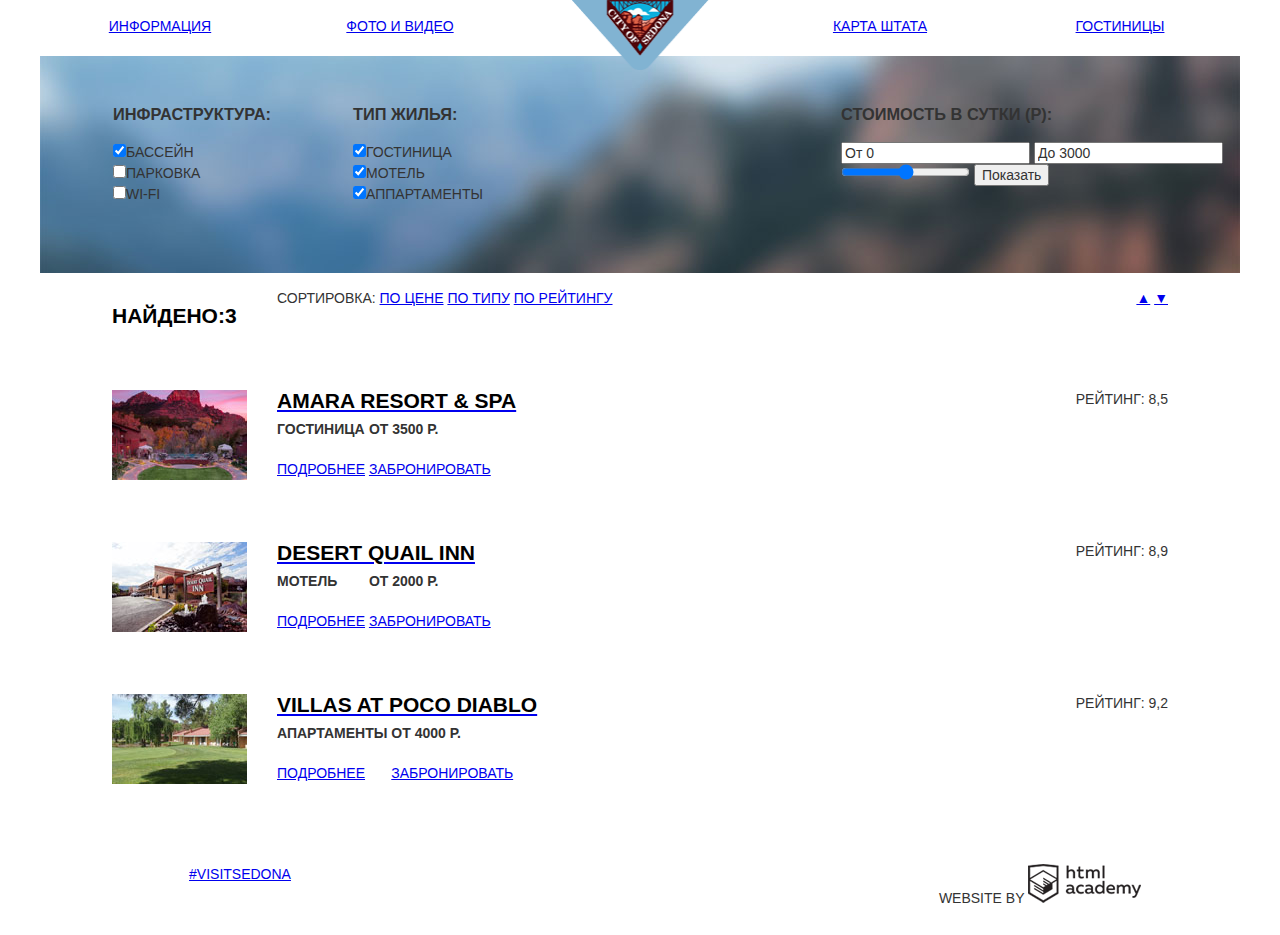
==== sedona-inner.html @ dd38ca2f "Сетки ап" ====
<!DOCTYPE html>
<html lang="ru">
  <head>
    <meta charset="utf-8">
    <title>HTML Academy: Седона</title>
    <link href="css/normalize.css" rel="stylesheet">
    <link href="css/style.css" rel="stylesheet">
  </head>
  <body>
    <main>
      <header>
        <ul>
          <li><a href="#">Информация</a></li><!--
          --><li><a href="#">Фото и видео</a></li><!--
          --><li><a href="index.html"><img src="img/nav-logo.png" width="137" height="70" alt="home"></a></li><!--
          --><li><a href="#">Карта штата</a></li><!--
          --><li><a href="sedona-inner.html">Гостиницы</a></li>
        </ul>
      </header>
      <section class="main-form">
        <form class="search" action="https://echo.htmlacademy.ru" method="post">
          <div class="structure">
            <h3>Инфраструктура:</h3>
            <label><input type="checkbox" name="swimming-pool" checked>Бассейн</label>
            <label><input type="checkbox" name="parking">Парковка</label>
            <label><input type="checkbox" name="Wi-Fi">WI-FI</label>
          </div><!--
          --><div class="type-accomodation">
            <h3>Тип жилья:</h3>
            <label><input type="checkbox" name="hotel" checked>Гостиница</label>
            <label><input type="checkbox" name="motel" checked>Мотель</label>
            <label><input type="checkbox" name="apart" checked>Аппартаменты</label>
          </div><!--
          --><div class="range">
            <h3>Стоимость в сутки (Р):</h3>
            <div>
                <input type="text" name="min-cost" value="От 0">
                <input type="text" name="max-cost" value="До 3000">
            </div>
            <input type="range" min="0" max="10000">
            <input type="submit" value="Показать">
          </div>
        </form>
      </section>
      <section class="found-form">
        <div class="found">
          <h2>Найдено:3</h2>
        </div><!--
        --><div class="sort">
          <span>Сортировка:</span>
          <ul>
            <li><a href="#">по цене</a></li>
            <li><a href="#">по типу</a></li>
            <li><a href="#">по рейтингу</a></li>
          </ul>
        </div><!--
        --><div class="triangles">
          <ul>
            <li><a href="#">&#9650;</a></li>
            <li><a href="#">&#9660;</a></li>
          </ul>
        </div>
      </section>
      <article class="index-block">
        <div class="photo">
          <img class="picture" src="img/amara-hotel.jpg" width="135" height="90" alt="pic">
        </div><!--
        --><div class="name-block">
          <a href="#"><h2>Amara Resort &amp; Spa</h2></a>
          <div class="type">
            <h4>Гостиница</h4>
            <a href="#">Подробнее</a>
          </div>
          <div class="min-cost">
            <h4>от 3500 Р.</h4>
            <a href="#">Забронировать</a>
          </div>
        </div><!--
        --><div class="raiting-block">
          <i class="rating-stars"></i>
          <span class="rating">Рейтинг: 8,5</span>
        </div>
      </article>
      <article class="index-block">
        <div class="photo">
          <img class="picture" src="img/desert-motel.jpg" width="135" height="90" alt="pic">
        </div><!--
        --><div class="name-block">
          <a href="#"><h2>Desert Quail Inn</h2></a>
          <div class="type">
            <h4>Мотель</h4>
            <a href="#">Подробнее</a>
          </div>
          <div class="min-cost">
            <h4>от 2000 Р.</h4>
            <a href="#">Забронировать</a>
          </div>
        </div><!--
        --><div class="raiting-block">
          <i class="rating-stars"></i>
          <span class="rating">Рейтинг: 8,9</span>
        </div>
      </article>
      <article class="index-block">
        <div class="photo">
          <img class="picture" src="img/villas-apart.jpg" width="135" height="90" alt="pic">
        </div><!--
        --><div class="name-block">
          <a href="#"><h2>Villas at Poco Diablo</h2></a>
          <div class="type">
            <h4>Апартаменты</h4>
            <a href="#">Подробнее</a>
          </div>
          <div class="min-cost">
            <h4>от 4000 Р.</h4>
            <a href="#">Забронировать</a>
          </div>
        </div><!--
        --><div class="raiting-block">
          <i class="rating-stars"></i>
          <span class="rating">Рейтинг: 9,2</span>
        </div>
      </article>
        <footer class="inner-footer clearfix">
          <div class="hash">
            <a href="#">#visitsedona</a>
          </div>
          <div class="social-btn">
            <a class="btn" href="#"><i class="fa fa-twitter"></i></a>
            <a class="btn" href="#"><i class="fa fa-facebook"></i></a>
            <a class="btn" href="#"><i class="fa fa-youtube"></i></a>
          </div>
          <div class="made-by">
            <span>Website by</span>
            <a href="#"><img src="img/logo-academy.png" width="113" height="39" alt="html academy"></a>
          </div>
        </footer>
      </main>
    </body>
  </html>
---- css/style.css ----
body {
  font-size: 14px;
  line-height: 21px;
  color: #333333;
  text-transform: uppercase;
  font-weight: normal;
  font-family: "PT Sans", sans-serif;
}
h1 {
  font-size: 30px;
  line-height: 24px;
  color: #000000;
  font-weight: bold;
}
h2 {
  font-size: 21px;
  color: #000000;
  font-weight: bold;
}
main {
  width: 1200px;
  margin: 0 auto;
}
header {
  height: 56px;
}
ul{
  margin: 0px;
  padding: 0;
  list-style-type: none;
}
header li {
  display: inline-block;
  vertical-align: top;
  padding-top: 16px;
  padding-bottom: 21px;
  width: 240px;
  text-align: center;
}
header li:nth-child(3) {
  padding-top: 0px;
  padding-bottom: 0px;
}
.head-pic {
  width: 1200px;
  height: 432px;
  padding-top: 76px;
  background: url("../img/main-picture.jpg") no-repeat;
  background-size: cover;
}
.head-pic > img {
  display: block;
  margin: 0 auto;
  width: 458px;
}
.layer {
  margin-top: 23px;
}
.head-caption {
  text-align: center;
  padding-top: 47px;
  padding-bottom: 57px;
}
.box {
  display: inline-block;
  vertical-align: top;
  text-align: center;
  width: 400px;
}
.box-white {
  padding-top: 60px;
  padding-bottom: 78px;
  background-color: white;
}
.box-blue {
  padding-top: 36px;
  color: white;
}
.box-grey {
  padding-top: 30px;
  padding-bottom: 57px;
  background-color: #eeeeee;
}
.box-wide {
  display: inline-block;
  vertical-align: top;
}
.box-wide img {
  width: 800px;
  height: 256px;
}
.tips, .benefits  {
  margin-top: -5px;
}
.real-town, .devil-bridge {
  background-color: #81b3d2;
}
.real-town h2,
.devil-bridge h2,
.main-block h2 {
    color: white;
}
.interest {
  padding-top: 35px;
  text-align: center;
  background-color:;
}
.hotels-search {
  widht: 568px;
}
.body-form {
  display: none;
  box-sizing: border-box;
  padding-top: 55px;
  padding-left: 56px;
  padding-right: 56px;
  width: 568px;
  height: 395px;
  margin: 0 auto;
}
.bottom-form {
  display: none;
  width: 350px;
  height: 58px;
  margin: 0 auto;
}
.interest a {
  display: inline-block;
  vertical-align: top;
  width: 568px;
  margin-top: 50px;
  padding-top: 15px;
  padding-bottom: 15px;
  background-color: #766357;
}
.map{
  height: 593px;
  width: 1200px;
  background: url("../img/map.jpg") no-repeat;
}
.map iframe{
  border: 0;
  width: 1200px;
  height: 593px;
}
footer {
  height: 120px;
  text-align: center;
  background-color: white;
}
.main-footer {
  position: absolute;
  margin-top: -120px;
  width: inherit;
}
.inner-footer {
  margin-top: -6px;
}
.hash, .social-btn {
  float: left;
  padding-top: 49px;
  width: 400px;
}
.made-by {
  float: right;
  padding-top: 49px;
  width: 400px;
}
.clearfix:after{
    content:'';
    display:table;
    clear:both;
}




/*=======================Sedona-inner =====================*/
.main-form {
  width: 1200px;
  min-height: 217px;
  background: url("../img/filter-background.jpg");
}
.structure, .type-accomodation, .range {
  display: inline-block;
  vertical-align: top;
  padding-top: 32px;
  padding-bottom: 32px;
}
.structure {
  margin-left: 73px;
  width: 240px;
}
.type-accomodation {
  width: 288px;
}
.range {
  width: 328x;
  padding-left: 200px;
}
.range input {
  display: inline-block;
  vertical-align: top;
}
.structure label,
.type-accomodation label {
  display: block;
}
.found-form {
  margin: 0 auto;
  padding-top: 15px;
  padding-bottom: 15px;
  width: 1056px;
}
.found, .sort, .triangles {
  display: inline-block;
  vertical-align: top;
}
.sort ul {
  display: inline-block;
  vertical-align: top;
}
.sort ul li,
.triangles ul li {
  display: inline-block;
  vertical-align: top;
}
.found {
  width: 165px;
}
.sort {
  width: 780px;
}
.triangles {
  width: 111px;
  text-align: right;
}
.index-block {
  margin: 0 auto;
  width: 1056px;
}
.index-block:nth-child(3n+2),
.index-block:nth-child(3n+3) {
  margin-top: -6px;
}
.photo {
  display: inline-block;
  vertical-align: top;
  text-align: left;
  width: 165px;
}
.photo img {
  padding-top: 31px;
  padding-bottom: 31px;
  width: 135px;
  height: 90px;
}
.name-block {
  display: inline-block;
  vertical-align: top;
  margin-top: 31px;
  vertical-align: top;
  width: 780px;
}
.name-block h2 {
  margin: 0px;
}
.type, .min-cost {
  display: inline-block;
  vertical-align: top;
  margin-top: -10px;
}
.raiting-block {
  display: inline-block;
  vertical-align: top;
  margin-top: 30px;
  width: 111px;
  text-align: right;
}
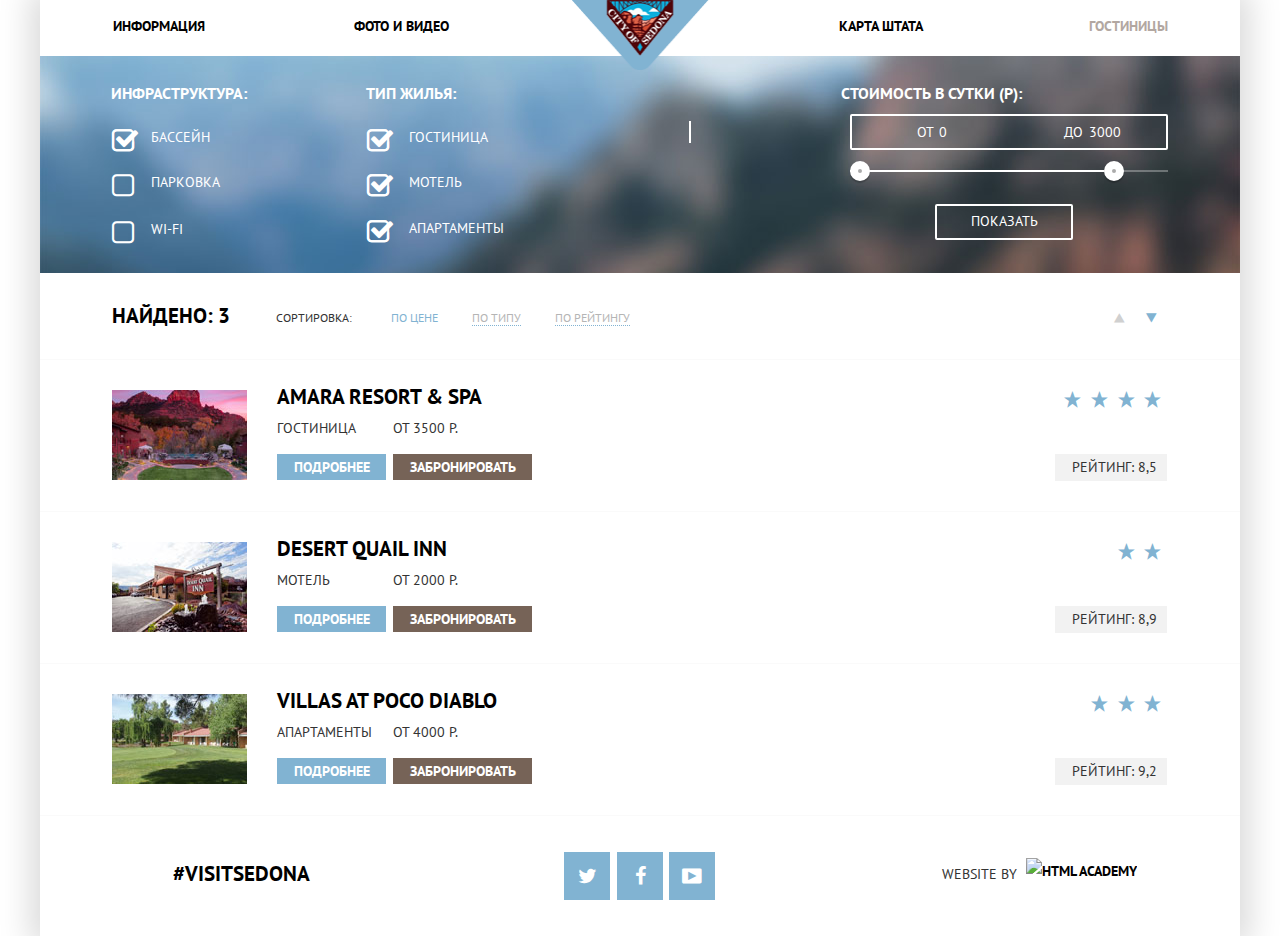
==== commit 5de94208: "UP" ====
--- a/sedona-inner.html
+++ b/sedona-inner.html
@@ -3,6 +3,7 @@
   <head>
     <meta charset="utf-8">
     <title>HTML Academy: Седона</title>
+    <link href='https://fonts.googleapis.com/css?family=PT+Sans:400,700&subset=latin,cyrillic' rel='stylesheet' type='text/css'>
     <link href="css/normalize.css" rel="stylesheet">
     <link href="css/style.css" rel="stylesheet">
   </head>
@@ -14,54 +15,83 @@
           --><li><a href="#">Фото и видео</a></li><!--
           --><li><a href="index.html"><img src="img/nav-logo.png" width="137" height="70" alt="home"></a></li><!--
           --><li><a href="#">Карта штата</a></li><!--
-          --><li><a href="sedona-inner.html">Гостиницы</a></li>
+          --><li><a class="active-page" href="sedona-inner.html">Гостиницы</a></li>
         </ul>
       </header>
       <section class="main-form">
         <form class="search" action="https://echo.htmlacademy.ru" method="post">
           <div class="structure">
             <h3>Инфраструктура:</h3>
-            <label><input type="checkbox" name="swimming-pool" checked>Бассейн</label>
-            <label><input type="checkbox" name="parking">Парковка</label>
-            <label><input type="checkbox" name="Wi-Fi">WI-FI</label>
+            <label>
+              <input type="checkbox" name="swimming-pool" checked>
+              <span class="checkbox-on icon-check-on"></span>
+              <span class="checkbox-off icon-check-off"></span>
+              Бассейн</label><!--
+            --><label>
+              <input type="checkbox" name="parking">
+              <span class="checkbox-on icon-check-on"></span>
+              <span class="checkbox-off icon-check-off"></span>
+              Парковка</label><!--
+            --><label>
+              <input type="checkbox" name="Wi-Fi">
+              <span class="checkbox-on icon-check-on"></span>
+              <span class="checkbox-off icon-check-off"></span>
+              WI-FI</label>
           </div><!--
           --><div class="type-accomodation">
             <h3>Тип жилья:</h3>
-            <label><input type="checkbox" name="hotel" checked>Гостиница</label>
-            <label><input type="checkbox" name="motel" checked>Мотель</label>
-            <label><input type="checkbox" name="apart" checked>Аппартаменты</label>
+            <label><input type="checkbox" name="hotel" checked>
+              <span class="checkbox-on icon-check-on"></span>
+              <span class="checkbox-off icon-check-off"></span>
+              Гостиница</label><!--
+            --><label><input type="checkbox" name="motel" checked>
+              <span class="checkbox-on icon-check-on"></span>
+              <span class="checkbox-off icon-check-off"></span>
+              Мотель</label><!--
+            --><label><input type="checkbox" name="apart" checked>
+              <span class="checkbox-on icon-check-on"></span>
+              <span class="checkbox-off icon-check-off"></span>
+              Апартаменты</label>
           </div><!--
           --><div class="range">
-            <h3>Стоимость в сутки (Р):</h3>
-            <div>
-                <input type="text" name="min-cost" value="От 0">
-                <input type="text" name="max-cost" value="До 3000">
+            <div class="filter-range-title">Стоимость в сутки (р):
             </div>
-            <input type="range" min="0" max="10000">
-            <input type="submit" value="Показать">
+            <div class="price-controls">
+              <label class="min-price">от <input type="text" name="min-price" value="0"></label><!--
+              --><label class="max-price">до <input type="text" name="max-price" value="3000"></label>
+            </div>
+            <div class="range-controls">
+              <div class="scale">
+                <div class="bar"></div>
+              </div>
+              <div class="range-toggle range-toggle-min"></div>
+              <div class="range-toggle range-toggle-max"></div>
+            </div>
+            <button class="btn-transparent" type="submit">Показать</button>
           </div>
         </form>
       </section>
       <section class="found-form">
         <div class="found">
-          <h2>Найдено:3</h2>
+          <h2>Найдено: 3</h2>
         </div><!--
         --><div class="sort">
           <span>Сортировка:</span>
           <ul>
-            <li><a href="#">по цене</a></li>
+            <li><a class="active" href="#">по цене</a></li>
             <li><a href="#">по типу</a></li>
             <li><a href="#">по рейтингу</a></li>
           </ul>
         </div><!--
         --><div class="triangles">
           <ul>
-            <li><a href="#">&#9650;</a></li>
-            <li><a href="#">&#9660;</a></li>
+            <li><button type="button" name="arrow-up"><span class="icon-up-dir"></span></button></li><!--
+            --><li><button type="button" name="arrow-down"><span class="icon-down-dir active-arrow"></span></button></li>
           </ul>
         </div>
-      </section>
-      <article class="index-block">
+      </section><!--
+      --><hr size="1" noshade color="#fafafa"><!--
+      --><article class="index-block">
         <div class="photo">
           <img class="picture" src="img/amara-hotel.jpg" width="135" height="90" alt="pic">
         </div><!--
@@ -77,11 +107,15 @@
           </div>
         </div><!--
         --><div class="raiting-block">
-          <i class="rating-stars"></i>
+        <span class="icon-star"></span><!--
+        --><span class="icon-star"></span><!--
+        --><span class="icon-star"></span><!--
+        --><span class="icon-star"></span>
           <span class="rating">Рейтинг: 8,5</span>
         </div>
-      </article>
-      <article class="index-block">
+      </article><!--
+      --><hr size="1" noshade color="#fafafa"><!--
+      --><article class="index-block">
         <div class="photo">
           <img class="picture" src="img/desert-motel.jpg" width="135" height="90" alt="pic">
         </div><!--
@@ -97,11 +131,13 @@
           </div>
         </div><!--
         --><div class="raiting-block">
-          <i class="rating-stars"></i>
+        <span class="icon-star"></span><!--
+        --><span class="icon-star"></span>
           <span class="rating">Рейтинг: 8,9</span>
         </div>
-      </article>
-      <article class="index-block">
+      </article><!--
+      --><hr size="1" noshade color="#fafafa"><!--
+      --><article class="index-block">
         <div class="photo">
           <img class="picture" src="img/villas-apart.jpg" width="135" height="90" alt="pic">
         </div><!--
@@ -117,20 +153,23 @@
           </div>
         </div><!--
         --><div class="raiting-block">
-          <i class="rating-stars"></i>
+          <span class="icon-star"></span><!--
+          --><span class="icon-star"></span><!--
+          --><span class="icon-star"></span>
           <span class="rating">Рейтинг: 9,2</span>
         </div>
-      </article>
-        <footer class="inner-footer clearfix">
+      </article><!--
+      --><hr size="1" noshade color="#fafafa"><!--
+      --><footer class="inner-footer clearfix">
           <div class="hash">
             <a href="#">#visitsedona</a>
-          </div>
-          <div class="social-btn">
-            <a class="btn" href="#"><i class="fa fa-twitter"></i></a>
-            <a class="btn" href="#"><i class="fa fa-facebook"></i></a>
-            <a class="btn" href="#"><i class="fa fa-youtube"></i></a>
-          </div>
-          <div class="made-by">
+          </div><!--
+          --><div class="social-btn">
+            <a class="btn" href="#"><span class="icon-twitter"></span></a>
+            <a class="btn" href="#"><span class="icon-facebook"></span></a>
+            <a class="btn" href="#"><span class="icon-youtube"></span></a>
+          </div><!--
+          --><div class="made-by">
             <span>Website by</span>
             <a href="#"><img src="img/logo-academy.png" width="113" height="39" alt="html academy"></a>
           </div>
--- a/css/style.css
+++ b/css/style.css
@@ -1,10 +1,55 @@
+@font-face {
+  font-weight: normal;
+  font-style: normal;
+
+  font-family: "symbols-sedona";
+  src: url("../fonts/symbols-sedona.woff") format("woff"),
+       url("../fonts/symbols-sedona.woff2") format("woff2");
+}
+
+[class^="icon-"]::before,
+[class*=" icon-"]::before {
+  display: inline-block;
+  vertical-align: top;
+  width: 1em;
+  margin-right: 0.2em;
+  margin-left: 0.2em;
+
+  font-weight: normal;
+  line-height: 1em;
+  font-family: "symbols-sedona";
+  text-align: center;
+  text-transform: none;
+  text-decoration: inherit;
+  font-style: normal;
+  font-variant: normal;
+
+  speak: none;
+}
+
+.icon-facebook::before { content: "\66"; } /* "f" */
+.icon-twitter::before { content: "\74"; } /* "t" */
+.icon-up-dir::before { content: "\25b2"; } /* "▲" */
+.icon-down-dir::before { content: "\25bc"; } /* "▼" */
+.icon-star::before { content: "\2605"; } /* "★" */
+.icon-check-off::before { content: "\2610"; } /* "☐" */
+.icon-check-on::before { content: "\2611"; } /* "☑" */
+.icon-calendar::before { content: "\e800"; } /* "" */
+.icon-plus::before { content: "\e801"; } /* "" */
+.icon-minus::before { content: "\e802"; } /* "" */
+.icon-youtube::before { content: "\f39e"; } /* "" */
+
+.icon-check-on,
+.icon-check-off {
+  font-size: 28px;
+}
 body {
   font-size: 14px;
   line-height: 21px;
   color: #333333;
   text-transform: uppercase;
   font-weight: normal;
-  font-family: "PT Sans", sans-serif;
+  font-family: 'PT Sans', sans-serif;
 }
 h1 {
   font-size: 30px;
@@ -14,39 +59,80 @@
 }
 h2 {
   font-size: 21px;
+  line-height: 1.2;
   color: #000000;
   font-weight: bold;
+}
+a {
+  font-size: 14px;
+  line-height: 26px;
+  font-weight: bold;
+  text-decoration: none;
+  color: #000000;
 }
 main {
   width: 1200px;
   margin: 0 auto;
-}
-header {
-  height: 56px;
-}
-ul{
+  box-shadow: 0 0 30px 10px #dbdbdb;
+}
+header ul {
   margin: 0px;
   padding: 0;
   list-style-type: none;
 }
 header li {
-  display: inline-block;
-  vertical-align: top;
-  padding-top: 16px;
-  padding-bottom: 21px;
+  box-sizing: border-box;
+  display: inline-block;
+  vertical-align: top;
+  padding-top: 14px;
+  padding-bottom: 16px;
   width: 240px;
   text-align: center;
+}
+header a:hover {
+  color: #81b3d2;
+}
+header a:active {
+  color: #dddddd;
+}
+.active-page {
+  color: #b2a7a1;
+}
+.active-page:hover {
+  color: #9c9088;
+}
+.active-page:active {
+  color: #eeebea;
+}
+header li:nth-child(1) {
+  padding-right: 3px;
+  padding-top: 13px;
+}
+header li:nth-child(2) {
+  padding-left: 3px;
+  padding-top: 13px;
 }
 header li:nth-child(3) {
   padding-top: 0px;
   padding-bottom: 0px;
+}
+header li:nth-child(4) {
+padding-left: 1px;
+padding-top: 13px;
+}
+header li:nth-child(5) {
+padding-left: 17px;
+padding-top: 13px;
 }
 .head-pic {
   width: 1200px;
   height: 432px;
   padding-top: 76px;
+  margin-top: -22px;
   background: url("../img/main-picture.jpg") no-repeat;
+  background-color: #f2f2f2;
   background-size: cover;
+  line-height: 0;
 }
 .head-pic > img {
   display: block;
@@ -58,8 +144,11 @@
 }
 .head-caption {
   text-align: center;
-  padding-top: 47px;
-  padding-bottom: 57px;
+  padding-top: 42px;
+  padding-bottom: 40px;
+}
+.head-caption p {
+  padding-top: 14px;
 }
 .box {
   display: inline-block;
@@ -68,31 +157,62 @@
   width: 400px;
 }
 .box-white {
+  box-sizing: border-box;
+  display: inline-block;
+  vertical-align: top;
   padding-top: 60px;
-  padding-bottom: 78px;
+  padding-bottom: 82px;
   background-color: white;
 }
+.box-white:nth-child(2){
+  padding-top: 61px;
+}
+.box-white:nth-child(3){
+  padding-top: 56px;
+}
+.box-white h2 {
+  padding-top: 5px;
+}
+.box-white p {
+  padding-top: 4px;
+}
 .box-blue {
-  padding-top: 36px;
+  padding-top: 35px;
   color: white;
 }
+.box-blue p {
+  padding-top: 6px;
+}
 .box-grey {
-  padding-top: 30px;
-  padding-bottom: 57px;
+  padding-top: 26px;
+  padding-bottom: 47px;
   background-color: #eeeeee;
 }
+.box-grey h2 {
+  padding-top: 0px;
+}
+.box-grey p {
+  padding-top: 7px;
+}
 .box-wide {
   display: inline-block;
   vertical-align: top;
+  line-height: 0;
 }
 .box-wide img {
   width: 800px;
   height: 256px;
 }
-.tips, .benefits  {
-  margin-top: -5px;
-}
-.real-town, .devil-bridge {
+.devil-bridge {
+  display: inline-block;
+  vertical-align: top;
+  margin-top: -14px;
+}
+.devil-bridge p {
+  padding-top: 7px;
+}
+.real-town,
+.devil-bridge {
   background-color: #81b3d2;
 }
 .real-town h2,
@@ -103,40 +223,174 @@
 .interest {
   padding-top: 35px;
   text-align: center;
-  background-color:;
+}
+.interest p {
+  padding-top: 11px;
 }
 .hotels-search {
-  widht: 568px;
-}
+  position: absolute;
+}
+
+
+/* Форма на главной ===================================================*/
+
+
 .body-form {
-  display: none;
+  position: relative;
+  text-align: left;
+  left: 316px;
   box-sizing: border-box;
   padding-top: 55px;
-  padding-left: 56px;
-  padding-right: 56px;
+  padding-left: 55px;
+  padding-right: 55px;
   width: 568px;
   height: 395px;
-  margin: 0 auto;
+  font-weight: bold;
+  background-color: white;
+  box-shadow: 0 10px 5px 3px #f2f2f2;
+}
+.body-form label {
+  display: inline-block;
+  margin-bottom: 15px;
+  white-space: nowrap;
+}
+.body-form input {
+  box-sizing: border-box;
+  width: 346px;
+  height: 38px;
+  margin-bottom: 14px;
+  margin-left: 21px;
+  padding-left: 10px;
+  padding-right: 42px;
+  background-color: #f2f2f2;
+  color: #000000;
+  border: none;
+  text-transform: uppercase;
+  font-style: inherit;
+}
+.body-form input:hover {
+  background-color: #ebebeb;
+}
+.body-form input[name="date-in"]:focus,
+.body-form input[name="date-out"]:focus {
+  background-color: white;
+  border: 2px solid #f5f5f5;
+}
+input[name="date-in"] {
+  margin-left: 21px;
+}
+input[name="date-out"] {
+  margin-left: 17px;
+}
+input[name="adults"] {
+  margin-top: 1px;
+  margin-left: 41px;
+  margin-right: 53px;
+  width: 114px;
+  padding: 0 38px;
+}
+input[name="childs"] {
+  margin-left: 26px;
+  width: 114px;
+  padding: 0 38px;
+}
+.body-form button {
+  position: absolute;
+  display: inline-block;
+  vertical-align: top;
+  margin: 0;
+  padding: 0;
+  width: 30px;
+  height: 38px;
+  background: transparent;
+  border: none;
+}
+button[name="minus-ad"] {
+  top: 195px;
+  left: 171px;
+}
+button[name="plus-ad"] {
+  top: 195px;
+  left: 247px;
+}
+button[name="minus-ch"] {
+  top: 195px;
+  left: 404px;
+}
+button[name="plus-ch"]  {
+  top: 195px;
+  left: 480px;
+}
+button[name="calendar-in"],
+button[name="calendar-out"] {
+  left: 479px;
+}
+.icon-calendar,
+.icon-minus,
+.icon-plus {
+  color: #b5b5b5;
+}
+.icon-calendar {
+  font-size: 21px;
+}
+button:hover .icon-calendar,
+button:hover .icon-minus,
+button:hover .icon-plus {
+  color: #000000;
+}
+button:active .icon-calendar,
+button:active .icon-minus,
+button:active .icon-plus {
+  color: #95bfd9;
 }
 .bottom-form {
-  display: none;
-  width: 350px;
+  position: absolute;
+  left: 371px;
+  width: 458px;
   height: 58px;
   margin: 0 auto;
+  margin-top: -113px;
+  font-style: inherit;
 }
 .interest a {
   display: inline-block;
   vertical-align: top;
   width: 568px;
-  margin-top: 50px;
-  padding-top: 15px;
-  padding-bottom: 15px;
+  margin-top: 39px;
+  padding-top: 13px;
+  padding-bottom: 13px;
   background-color: #766357;
 }
+.btn-form {
+  border: none;
+  width: 458px;
+  height: 58px;
+  margin: 0 auto;
+  padding: 0;
+  font-size: 21px;
+  text-transform: uppercase;
+  background-color: #81b3d2;
+  font-weight: bold;
+  color: #ffffff;
+}
+.btn-form:hover,
+.btn:hover {
+  background: #669ec0;
+}
+.btn-form:active,
+.btn:active {
+  background: #5496bd;
+  color: #84b0cd;
+}
+
+/* Конец формы ============================================*/
+
+
 .map{
   height: 593px;
   width: 1200px;
   background: url("../img/map.jpg") no-repeat;
+  line-height: 0;
 }
 .map iframe{
   border: 0;
@@ -145,88 +399,360 @@
 }
 footer {
   height: 120px;
-  text-align: center;
-  background-color: white;
+  background-color: rgba(255, 255, 255, 0.8);
 }
 .main-footer {
   position: absolute;
   margin-top: -120px;
   width: inherit;
 }
-.inner-footer {
-  margin-top: -6px;
-}
-.hash, .social-btn {
-  float: left;
+.hash {
+  display: inline-block;
+  vertical-align: top;
+  margin-top: 49px;
+  padding-left: 132px;
+  width: 268px;
+}
+.hash a {
+  display: inline-block;
+  vertical-align: top;
+  margin-top: -4px;
+  margin-left: 1px;
+  font-size: 21px;
+}
+.social-btn {
+  display: inline-block;
+  vertical-align: top;
+  padding-left: 124px;
+  width: 276px;
+  margin-top: 36px;
+}
+.btn {
+  box-sizing: border-box;
+  display:inline-block;
+  vertical-align: top;
+  padding-top: 14px;
+  padding-left: 9px;
+  width: 46px;
+  height: 48px;
+  background-color: #81b3d2;
+  margin-right: 3px;
+}
+.social-btn .btn:nth-child(3) {
+  margin-left: -1px;
+  padding-left: 7px;
+  padding-top: 12px;
+}
+.icon-twitter,
+.icon-facebook {
+  font-size: 20px;
+  color: #ffffff;
+}
+.icon-youtube {
+
+  font-size: 23px;
+  color: #ffffff;
+}
+.icon-twitter:active,
+.icon-facebook:active,
+.icon-facebook:active {
+  color: #84b0cd;
+}
+.made-by {
+  display: inline-block;
+  vertical-align: top;
   padding-top: 49px;
-  width: 400px;
-}
-.made-by {
-  float: right;
-  padding-top: 49px;
-  width: 400px;
-}
-.clearfix:after{
-    content:'';
-    display:table;
-    clear:both;
-}
+  padding-left: 102px;
+  width: 298px;
+}
+.made-by span {
+  display: inline-block;
+  vertical-align: top;
+  margin-top: -1px;
+  margin-right: 5px;
+}
+.made-by a {
+  display: inline-block;
+  vertical-align: top;
+  margin-top: -7px;
+  margin-right: -5px;
+}
+.sprite-logo {
+  background: url("../img/sprite-logo.png") no-repeat;
+  background-position: -20px -20px;
+  width: 113px;
+  height: 39px;
+}
+.sprite-logo:hover {
+  background-position: -20px -99px;
+}
+.sprite-logo:active {
+  background-position: -20px -178px;
+}
+
+
 
 
 
 
 /*=======================Sedona-inner =====================*/
+
+
+
+
+
+
 .main-form {
+  box-sizing: border-box;
   width: 1200px;
-  min-height: 217px;
   background: url("../img/filter-background.jpg");
-}
-.structure, .type-accomodation, .range {
-  display: inline-block;
-  vertical-align: top;
-  padding-top: 32px;
-  padding-bottom: 32px;
+  background-color: #35434c;
+  margin-top: -22px;
+  color: #ffffff;
+}
+.structure,
+.type-accomodation {
+  display: inline-block;
+  vertical-align: top;
+  padding-top: 11px;
+  padding-bottom: 9px;
+}
+
+/* Форма на внутренней чекбоксы============================*/
+
+.search h3 {
+  margin-left: 6px;
+  margin-bottom: 23px;
+}
+.search label {
+  display: inline-block;
+  vertical-align: top;
+  cursor: pointer;
 }
 .structure {
-  margin-left: 73px;
+  position: relative;
+  margin-left: 65px;
   width: 240px;
 }
+.structure label:last-child {
+  margin-top: 2px;
+}
+.checkbox-off {
+  display: inline-block;
+  vertical-align: top;
+  margin-left: -2px;
+  margin-bottom: 17px;
+  padding-right: 5px;
+}
+.checkbox-on {
+  position: absolute;
+  display: none;
+}
+input[type="checkbox"]{
+  display: none;
+}
+input[type="checkbox"]:checked + .checkbox-on {
+  display: inline-block;
+  vertical-align: top;
+}
 .type-accomodation {
+  margin-left: 15px;
   width: 288px;
 }
+.type-accomodation .checkbox-off {
+  margin-right: 3px;
+}
+.type-accomodation label:last-child {
+  margin-top: 1px;
+}
+
 .range {
-  width: 328x;
-  padding-left: 200px;
-}
-.range input {
-  display: inline-block;
-  vertical-align: top;
-}
+  display: inline-block;
+  vertical-align: top;
+  width: 318px;
+  margin-top: 28px;
+  padding-left: 202px;
+  text-transform: uppercase;
+}
+.filter-range-title {
+  display: inline-block;
+  vertical-align: top;
+  margin-top: -1px;
+  margin-left: -9px;
+  margin-bottom: 10px;
+  font-size: 16px;
+  line-height: 21px;
+  font-weight: bold;
+}
+.price-controls {
+  margin-bottom: 20px;
+  height: 32px;
+  border: 2px solid #ffffff;
+  border-radius: 2px;
+}
+.price-controls label {
+  position: relative;
+  display: inline-block;
+  vertical-align: top;
+  margin-top: -4px;
+  font-size: 14px;
+  line-height: 38px;
+  cursor: pointer;
+}
+.price-controls input {
+  width: 50px;
+  margin: 0;
+  color: inherit;
+  font: inherit;
+  background: none;
+  border: none;
+  outline: none;
+}
+.price-controls::after {
+  content: "";
+  right: 589px;
+  top: 121px;
+  position: absolute;
+  width: 2px;
+  height: 22px;
+  background: #ffffff;
+}
+.price-controls .min-price {
+  width: 90px;
+  padding-left: 65px;
+}
+.price-controls .max-price {
+  width: 100px;
+  padding-left: 57px;
+}
+
+.range-controls {
+  position: relative;
+  margin-bottom: 32px;
+}
+
+.range-controls .scale {
+  height: 2px;
+  background: rgba(255, 255, 255, 0.3);
+}
+.range-controls .bar {
+  width: 80%;
+  height: 2px;
+  background: #ffffff;
+}
+.range-toggle {
+  position: absolute;
+  top: -9px;
+  width: 4px;
+  height: 4px;
+  background: #ababab;
+  border: 8px solid #ffffff;
+  border-radius: 50%;
+  box-shadow: 0 2px 1px 0 rgba(0, 1, 1, 0.2);
+  cursor: pointer;
+}
+.range-toggle-min {
+  left: 0;
+}
+.range-toggle-max {
+  left: 80%;
+}
+.range-toggle:hover {
+  background: #1c4f80;
+}
+.btn-transparent {
+  position: normal;
+  display: block;
+  margin-left: 85px;
+  padding: 5px 34px;
+  padding-right: 33px;
+  padding-bottom: 6px;
+  background: transparent;
+  border: 2px solid #ffffff;
+  border-radius: 2px;
+  outline: none;
+  text-transform: uppercase;
+}
+.btn-transparent:hover {
+  background: #ffffff;
+  color: #000000;
+}
+
+
+
+
+
+
 .structure label,
 .type-accomodation label {
   display: block;
 }
+
+/* Конец формы на внутренней =============================================*/
+
+
 .found-form {
+  box-sizing: border-box;
   margin: 0 auto;
-  padding-top: 15px;
-  padding-bottom: 15px;
+  padding-top: 12px;
+  padding-bottom: 14px;
   width: 1056px;
 }
-.found, .sort, .triangles {
-  display: inline-block;
-  vertical-align: top;
+.found,
+.sort,
+.triangles {
+  display: inline-block;
+  vertical-align: top;
+}
+.sort span {
+  display: inline-block;
+  vertical-align: top;
+  margin-top: 22px;
+  margin-left: -1px;
+  font-size: 12px;
+  font-weight: normal;
 }
 .sort ul {
   display: inline-block;
   vertical-align: top;
+  margin: 0px;
+  padding: 0;
+  margin-left: 35px;
+}
+.sort li {
+  margin-right: 30px;
+}
+.sort a {
+  font-size: 12px;
+  font-weight: normal;
+  color: #b5b5b5;
+  border-bottom: 1px dotted #81b3d2;
 }
 .sort ul li,
 .triangles ul li {
   display: inline-block;
   vertical-align: top;
 }
+.sort ul li {
+  margin-top: 20px;
+}
+.sort .active {
+  color: #81b3d2;
+  border: none;
+}
+.sort a:hover {
+  color: #81b3d2;
+}
+.sort a:active {
+  color: #000000;
+  border: none;
+}
 .found {
   width: 165px;
+}
+hr {
+  margin: 0;
+  padding: 0;
 }
 .sort {
   width: 780px;
@@ -235,37 +761,102 @@
   width: 111px;
   text-align: right;
 }
+.triangles ul {
+  margin-top: 21px;
+}
+.icon-up-dir,
+.icon-down-dir {
+  color: #d0d0d0;
+  font-size: 23px;
+}
+button[name="arrow-up"],
+button[name="arrow-down"] {
+  display: inline-block;
+  vertical-align: top;
+  padding: 0;
+  margin: 0;
+  border: none;
+  outline: none;
+  background: transparent;
+}
+button:hover .icon-up-dir,
+button:hover .icon-down-dir {
+  color: #000000;
+}
+button:active .icon-up-dir,
+button:active .icon-down-dir {
+  color: #81b3d2;
+}
+.active-arrow {
+  color: #81b3d2;
+}
 .index-block {
   margin: 0 auto;
   width: 1056px;
 }
-.index-block:nth-child(3n+2),
-.index-block:nth-child(3n+3) {
-  margin-top: -6px;
+.type h4,
+.min-cost h4 {
+  margin-bottom: 15px;
+  font-weight: normal;
+}
+.type a,
+.min-cost a {
+  padding: 4px 17px;
+  padding-right: 16px;
+  color: #ffffff;
+}
+.min-cost a {
+}
+.type a {
+  margin-right: 3px;
+  background-color: #81b3d2;
+}
+.type a:hover {
+  background-color: #669ec0;
+}
+.type a:active {
+  background-color: #5496bd;
+  color: #84b0cd;
+}
+.min-cost a {
+  background-color: #766357;
+}
+.min-cost a:hover {
+  background-color: #604e43;
+}
+.min-cost a:active {
+  background-color: #503e33;
 }
 .photo {
   display: inline-block;
   vertical-align: top;
-  text-align: left;
   width: 165px;
+  line-height: 0;
 }
 .photo img {
-  padding-top: 31px;
-  padding-bottom: 31px;
+  margin-top: 30px;
+  margin-bottom: 31px;
   width: 135px;
   height: 90px;
 }
 .name-block {
   display: inline-block;
   vertical-align: top;
-  margin-top: 31px;
+  margin-top: 24px;
   vertical-align: top;
   width: 780px;
 }
 .name-block h2 {
-  margin: 0px;
-}
-.type, .min-cost {
+  margin: 0;
+}
+.name-block h2:hover {
+  color: #81b3d2;
+}
+.name-block h2:active {
+  color: #eeebea;
+}
+.type,
+.min-cost {
   display: inline-block;
   vertical-align: top;
   margin-top: -10px;
@@ -274,6 +865,21 @@
   display: inline-block;
   vertical-align: top;
   margin-top: 30px;
-  width: 111px;
+  margin-left: -1px;
+  width: 110px;
   text-align: right;
 }
+.rating {
+  display: inline-block;
+  vertical-align: top;
+  margin-left: -1px;
+  margin-top: 41px;
+  padding: 3px 17px;
+  padding-right: 10px;
+  background-color: #f2f2f2;
+  white-space: nowrap;
+}
+.icon-star {
+  color: #81b3d2;
+  font-size: 19px;
+}
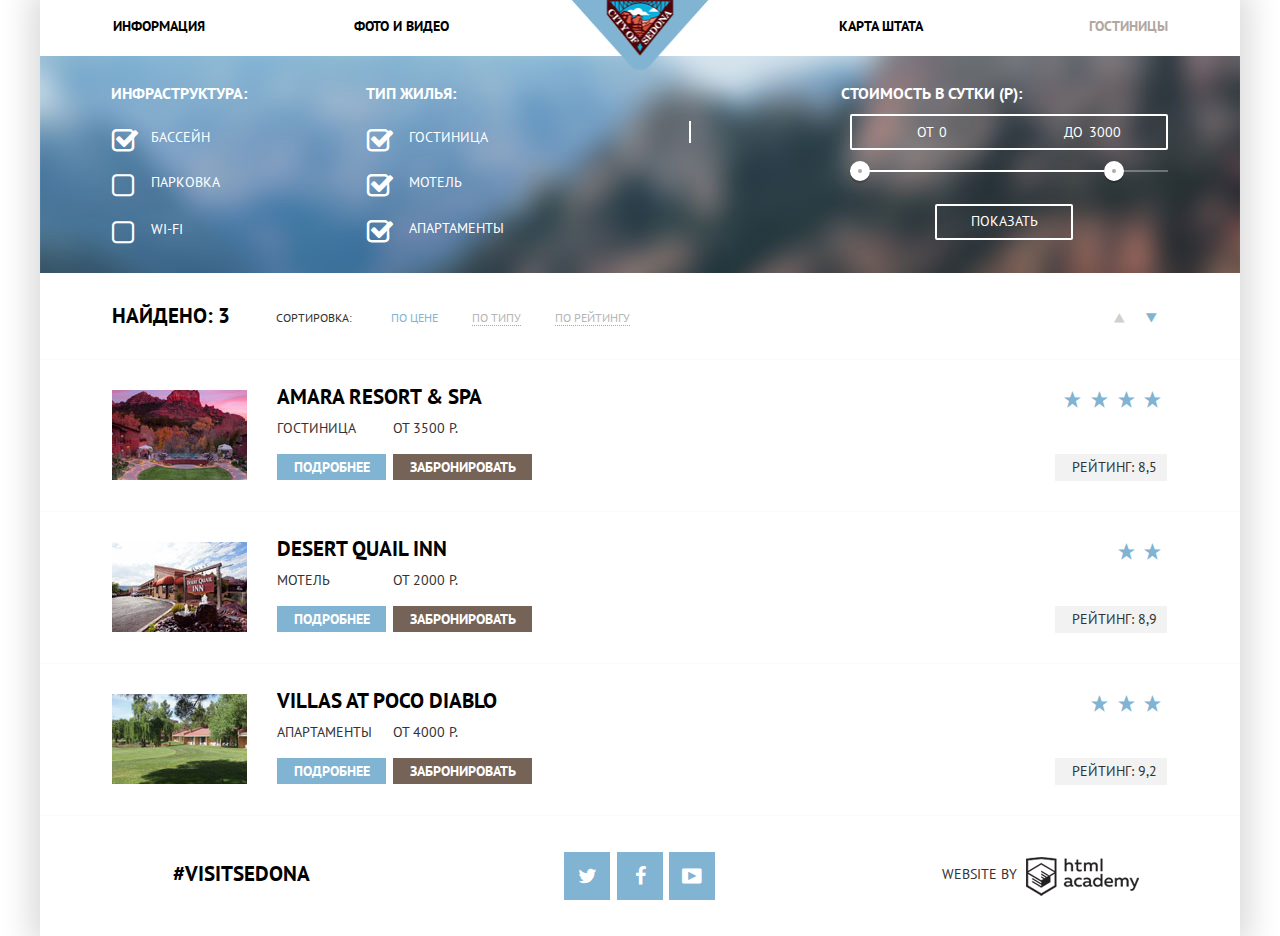
==== commit 841c3eb7: "починил лого в подвале" ====
--- a/sedona-inner.html
+++ b/sedona-inner.html
@@ -171,7 +171,7 @@
           </div><!--
           --><div class="made-by">
             <span>Website by</span>
-            <a href="#"><img src="img/logo-academy.png" width="113" height="39" alt="html academy"></a>
+            <a href="#"><span class="sprite-logo"></span></a>
           </div>
         </footer>
       </main>
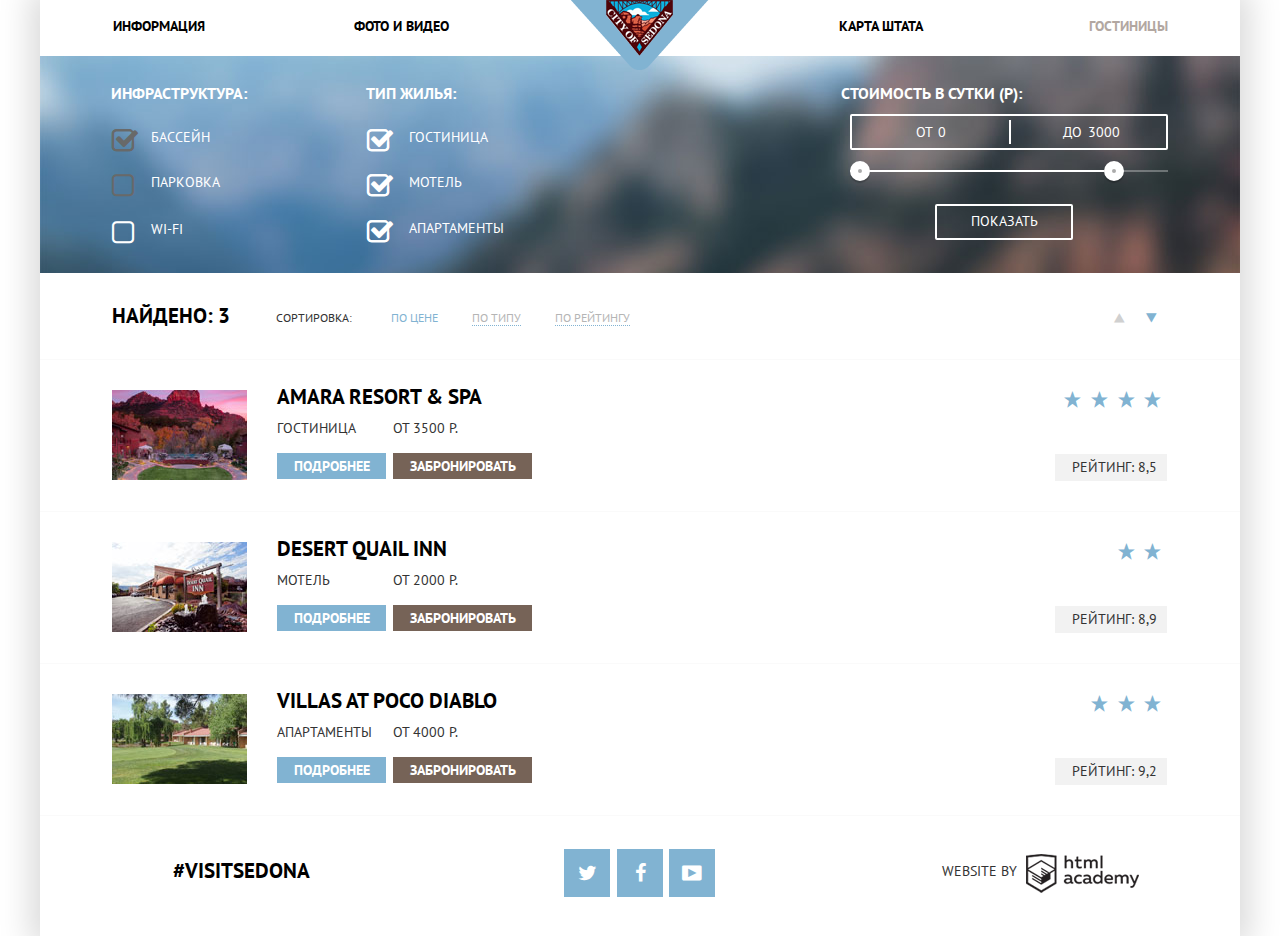
==== commit 612414e2: "Оформление up" ====
--- a/sedona-inner.html
+++ b/sedona-inner.html
@@ -13,22 +13,24 @@
         <ul>
           <li><a href="#">Информация</a></li><!--
           --><li><a href="#">Фото и видео</a></li><!--
-          --><li><a href="index.html"><img src="img/nav-logo.png" width="137" height="70" alt="home"></a></li><!--
           --><li><a href="#">Карта штата</a></li><!--
           --><li><a class="active-page" href="sedona-inner.html">Гостиницы</a></li>
         </ul>
+        <div class="head-logo">
+          <a href="index.html"><img src="img/nav-logo.png" width="138" height="70" alt="home"></a>
+        </div>
       </header>
       <section class="main-form">
         <form class="search" action="https://echo.htmlacademy.ru" method="post">
           <div class="structure">
             <h3>Инфраструктура:</h3>
             <label>
-              <input type="checkbox" name="swimming-pool" checked>
+              <input type="checkbox" name="swimming-pool" checked disabled>
               <span class="checkbox-on icon-check-on"></span>
               <span class="checkbox-off icon-check-off"></span>
               Бассейн</label><!--
             --><label>
-              <input type="checkbox" name="parking">
+              <input type="checkbox" name="parking" disabled>
               <span class="checkbox-on icon-check-on"></span>
               <span class="checkbox-off icon-check-off"></span>
               Парковка</label><!--
@@ -78,14 +80,14 @@
         --><div class="sort">
           <span>Сортировка:</span>
           <ul>
-            <li><a class="active" href="#">по цене</a></li>
+            <li><a class="active-sort" href="#">по цене</a></li>
             <li><a href="#">по типу</a></li>
             <li><a href="#">по рейтингу</a></li>
           </ul>
         </div><!--
         --><div class="triangles">
           <ul>
-            <li><button type="button" name="arrow-up"><span class="icon-up-dir"></span></button></li><!--
+            <li><button type="button" name="arrow-up"><span class="icon-up-dir no-active"></span></button></li><!--
             --><li><button type="button" name="arrow-down"><span class="icon-down-dir active-arrow"></span></button></li>
           </ul>
         </div>
@@ -160,7 +162,7 @@
         </div>
       </article><!--
       --><hr size="1" noshade color="#fafafa"><!--
-      --><footer class="inner-footer clearfix">
+      --><footer class="inner-footer">
           <div class="hash">
             <a href="#">#visitsedona</a>
           </div><!--
--- a/css/style.css
+++ b/css/style.css
@@ -85,8 +85,8 @@
   display: inline-block;
   vertical-align: top;
   padding-top: 14px;
-  padding-bottom: 16px;
-  width: 240px;
+  padding-bottom: 39px;
+  width: 20%;
   text-align: center;
 }
 header a:hover {
@@ -113,16 +113,22 @@
   padding-top: 13px;
 }
 header li:nth-child(3) {
-  padding-top: 0px;
-  padding-bottom: 0px;
-}
-header li:nth-child(4) {
 padding-left: 1px;
 padding-top: 13px;
-}
-header li:nth-child(5) {
+margin-left: 20%;
+}
+header li:nth-child(4) {
 padding-left: 17px;
 padding-top: 13px;
+}
+.head-logo {
+  left: 50%;
+  top: 0;
+  margin-left: -69px;
+  position: absolute;
+  display: inline-block;
+  vertical-align:top;
+  line-height: 0;
 }
 .head-pic {
   width: 1200px;
@@ -183,10 +189,12 @@
 .box-blue p {
   padding-top: 6px;
 }
+.benefits {
+  background-color: #eeeeee;
+}
 .box-grey {
   padding-top: 26px;
   padding-bottom: 47px;
-  background-color: #eeeeee;
 }
 .box-grey h2 {
   padding-top: 0px;
@@ -234,11 +242,12 @@
 
 /* Форма на главной ===================================================*/
 
-
+.hotels-search {
+  position: absolute;
+  left: 50%;
+  margin-left: -284px;
+}
 .body-form {
-  position: relative;
-  text-align: left;
-  left: 316px;
   box-sizing: border-box;
   padding-top: 55px;
   padding-left: 55px;
@@ -246,8 +255,8 @@
   width: 568px;
   height: 395px;
   font-weight: bold;
+  text-align: left;
   background-color: white;
-  box-shadow: 0 10px 5px 3px #f2f2f2;
 }
 .body-form label {
   display: inline-block;
@@ -265,22 +274,27 @@
   background-color: #f2f2f2;
   color: #000000;
   border: none;
+  outline: none;
   text-transform: uppercase;
   font-style: inherit;
 }
 .body-form input:hover {
   background-color: #ebebeb;
+  outline: none;
 }
 .body-form input[name="date-in"]:focus,
 .body-form input[name="date-out"]:focus {
   background-color: white;
   border: 2px solid #f5f5f5;
+  outline: none;
 }
 input[name="date-in"] {
   margin-left: 21px;
+  outline: none;
 }
 input[name="date-out"] {
   margin-left: 17px;
+  outline: none;
 }
 input[name="adults"] {
   margin-top: 1px;
@@ -288,11 +302,13 @@
   margin-right: 53px;
   width: 114px;
   padding: 0 38px;
+  outline: none;
 }
 input[name="childs"] {
   margin-left: 26px;
   width: 114px;
   padding: 0 38px;
+  outline: none;
 }
 .body-form button {
   position: absolute;
@@ -345,7 +361,7 @@
 }
 .bottom-form {
   position: absolute;
-  left: 371px;
+  left: 55px;
   width: 458px;
   height: 58px;
   margin: 0 auto;
@@ -356,7 +372,7 @@
   display: inline-block;
   vertical-align: top;
   width: 568px;
-  margin-top: 39px;
+  margin-top: 38px;
   padding-top: 13px;
   padding-bottom: 13px;
   background-color: #766357;
@@ -420,6 +436,13 @@
   margin-left: 1px;
   font-size: 21px;
 }
+.inner-footer .hash,
+.inner-footer .made-by {
+  margin-top: 46px;
+}
+.inner-footer .social-btn {
+  margin-top: 33px;
+}
 .social-btn {
   display: inline-block;
   vertical-align: top;
@@ -449,7 +472,6 @@
   color: #ffffff;
 }
 .icon-youtube {
-
   font-size: 23px;
   color: #ffffff;
 }
@@ -461,8 +483,8 @@
 .made-by {
   display: inline-block;
   vertical-align: top;
-  padding-top: 49px;
   padding-left: 102px;
+  margin-top: 48px;
   width: 298px;
 }
 .made-by span {
@@ -550,10 +572,18 @@
 }
 input[type="checkbox"]{
   display: none;
+  outline: none;
 }
 input[type="checkbox"]:checked + .checkbox-on {
   display: inline-block;
   vertical-align: top;
+  outline: none;
+}
+input[type="checkbox"]:checked:disabled + .checkbox-on  {
+  color: #686969;
+}
+input[type="checkbox"]:disabled + .checkbox-on + .checkbox-off {
+  color: #686969;
 }
 .type-accomodation {
   margin-left: 15px;
@@ -596,34 +626,33 @@
   vertical-align: top;
   margin-top: -4px;
   font-size: 14px;
-  line-height: 38px;
+  line-height: 22px;
   cursor: pointer;
 }
+
 .price-controls input {
   width: 50px;
   margin: 0;
+  margin-top: 8px;
   color: inherit;
   font: inherit;
   background: none;
   border: none;
   outline: none;
 }
-.price-controls::after {
-  content: "";
-  right: 589px;
-  top: 121px;
-  position: absolute;
-  width: 2px;
-  height: 22px;
-  background: #ffffff;
+.min-price input {
+  border-right: 2px solid #ffffff;
+  width: 61px;
+  padding-right: 10px;
 }
 .price-controls .min-price {
-  width: 90px;
-  padding-left: 65px;
+  width: 97px;
+  padding-left: 64px;
 }
 .price-controls .max-price {
-  width: 100px;
-  padding-left: 57px;
+  width: 95px;
+  height: 25px;
+  padding-left: 50px;
 }
 
 .range-controls {
@@ -728,18 +757,6 @@
   color: #b5b5b5;
   border-bottom: 1px dotted #81b3d2;
 }
-.sort ul li,
-.triangles ul li {
-  display: inline-block;
-  vertical-align: top;
-}
-.sort ul li {
-  margin-top: 20px;
-}
-.sort .active {
-  color: #81b3d2;
-  border: none;
-}
 .sort a:hover {
   color: #81b3d2;
 }
@@ -747,13 +764,26 @@
   color: #000000;
   border: none;
 }
+.sort .active-sort {
+  color: #81b3d2;
+  border: none;
+}
+.sort ul li,
+.triangles ul li {
+  display: inline-block;
+  vertical-align: top;
+}
+.sort ul li {
+  margin-top: 20px;
+}
+.sort .active-arrow {
+  color: #81b3d2;
+  border: none;
+}
 .found {
   width: 165px;
 }
-hr {
-  margin: 0;
-  padding: 0;
-}
+
 .sort {
   width: 780px;
 }
@@ -763,6 +793,9 @@
 }
 .triangles ul {
   margin-top: 21px;
+}
+.triangles .active-arrow {
+  color: #81b3d2;
 }
 .icon-up-dir,
 .icon-down-dir {
@@ -779,15 +812,10 @@
   outline: none;
   background: transparent;
 }
-button:hover .icon-up-dir,
-button:hover .icon-down-dir {
+button[name="arrow-up"]:hover .no-active {
   color: #000000;
 }
-button:active .icon-up-dir,
-button:active .icon-down-dir {
-  color: #81b3d2;
-}
-.active-arrow {
+button[name="arrow-up"]:active .no-active {
   color: #81b3d2;
 }
 .index-block {
@@ -801,13 +829,19 @@
 }
 .type a,
 .min-cost a {
-  padding: 4px 17px;
+  margin-top: -1px;
+  box-sizing: border-box;
+  display: inline-block;
+  vertical-align: top;
+  padding: 0px 17px;
   padding-right: 16px;
   color: #ffffff;
 }
 .min-cost a {
+  max-width: 148px;
 }
 .type a {
+  max-width: 110px;
   margin-right: 3px;
   background-color: #81b3d2;
 }
@@ -826,6 +860,10 @@
 }
 .min-cost a:active {
   background-color: #503e33;
+}
+hr {
+  margin: 0;
+  padding: 0;
 }
 .photo {
   display: inline-block;
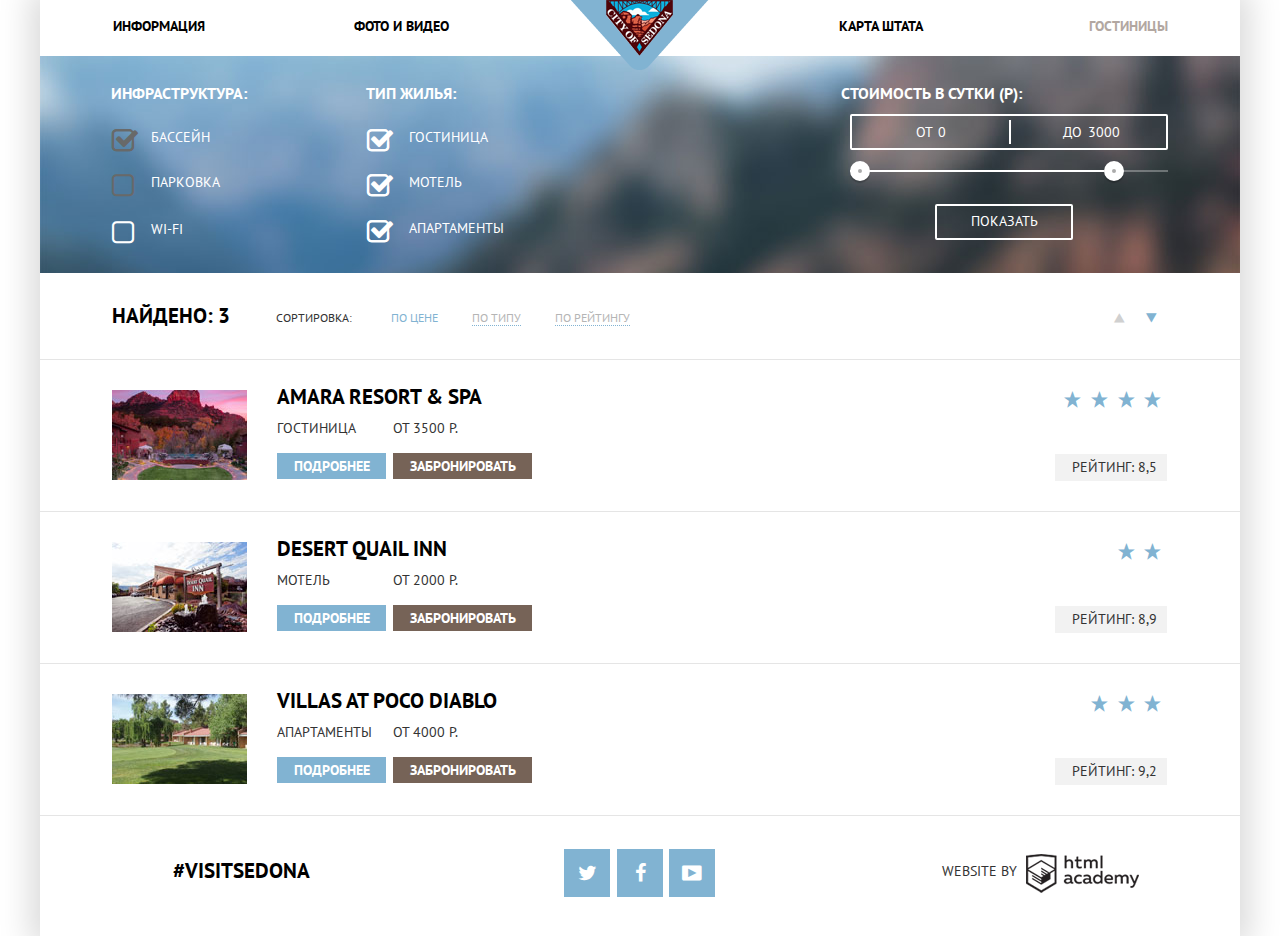
==== commit 93f756af: "оформление up" ====
--- a/sedona-inner.html
+++ b/sedona-inner.html
@@ -92,7 +92,7 @@
           </ul>
         </div>
       </section><!--
-      --><hr size="1" noshade color="#fafafa"><!--
+      --><hr size="1" noshade color="#e5e5e5"><!--
       --><article class="index-block">
         <div class="photo">
           <img class="picture" src="img/amara-hotel.jpg" width="135" height="90" alt="pic">
@@ -116,7 +116,7 @@
           <span class="rating">Рейтинг: 8,5</span>
         </div>
       </article><!--
-      --><hr size="1" noshade color="#fafafa"><!--
+      --><hr size="1" noshade color="#e5e5e5"><!--
       --><article class="index-block">
         <div class="photo">
           <img class="picture" src="img/desert-motel.jpg" width="135" height="90" alt="pic">
@@ -138,7 +138,7 @@
           <span class="rating">Рейтинг: 8,9</span>
         </div>
       </article><!--
-      --><hr size="1" noshade color="#fafafa"><!--
+      --><hr size="1" noshade color="#e5e5e5"><!--
       --><article class="index-block">
         <div class="photo">
           <img class="picture" src="img/villas-apart.jpg" width="135" height="90" alt="pic">
@@ -161,7 +161,7 @@
           <span class="rating">Рейтинг: 9,2</span>
         </div>
       </article><!--
-      --><hr size="1" noshade color="#fafafa"><!--
+      --><hr size="1" noshade color="#e5e5e5"><!--
       --><footer class="inner-footer">
           <div class="hash">
             <a href="#">#visitsedona</a>
--- a/css/style.css
+++ b/css/style.css
@@ -241,11 +241,25 @@
 
 
 /* Форма на главной ===================================================*/
-
+@keyframes down {
+  0% { transform: translateY(0px); }
+  60% { transform: translateY(20px); }
+  80% { transform: translateY(10px); }
+  90% { transform: translateY(5px); }
+  100% { transform: translateY(0); }
+}
 .hotels-search {
   position: absolute;
   left: 50%;
   margin-left: -284px;
+  display: none;
+}
+.hotels-search-show {
+  display: block;
+  animation: down 0.5s;
+}
+.hotels-search-hide {
+  display: none;
 }
 .body-form {
   box-sizing: border-box;
@@ -303,12 +317,14 @@
   width: 114px;
   padding: 0 38px;
   outline: none;
+  text-align: center;
 }
 input[name="childs"] {
   margin-left: 26px;
   width: 114px;
   padding: 0 38px;
   outline: none;
+  text-align: center;
 }
 .body-form button {
   position: absolute;
@@ -624,7 +640,7 @@
   position: relative;
   display: inline-block;
   vertical-align: top;
-  margin-top: -4px;
+  margin-top: 4px;
   font-size: 14px;
   line-height: 22px;
   cursor: pointer;
@@ -633,12 +649,12 @@
 .price-controls input {
   width: 50px;
   margin: 0;
-  margin-top: 8px;
   color: inherit;
   font: inherit;
   background: none;
   border: none;
   outline: none;
+  text-align: left;
 }
 .min-price input {
   border-right: 2px solid #ffffff;
@@ -706,19 +722,12 @@
   background: #ffffff;
   color: #000000;
 }
-
-
-
-
-
-
 .structure label,
 .type-accomodation label {
   display: block;
 }
 
 /* Конец формы на внутренней =============================================*/
-
 
 .found-form {
   box-sizing: border-box;
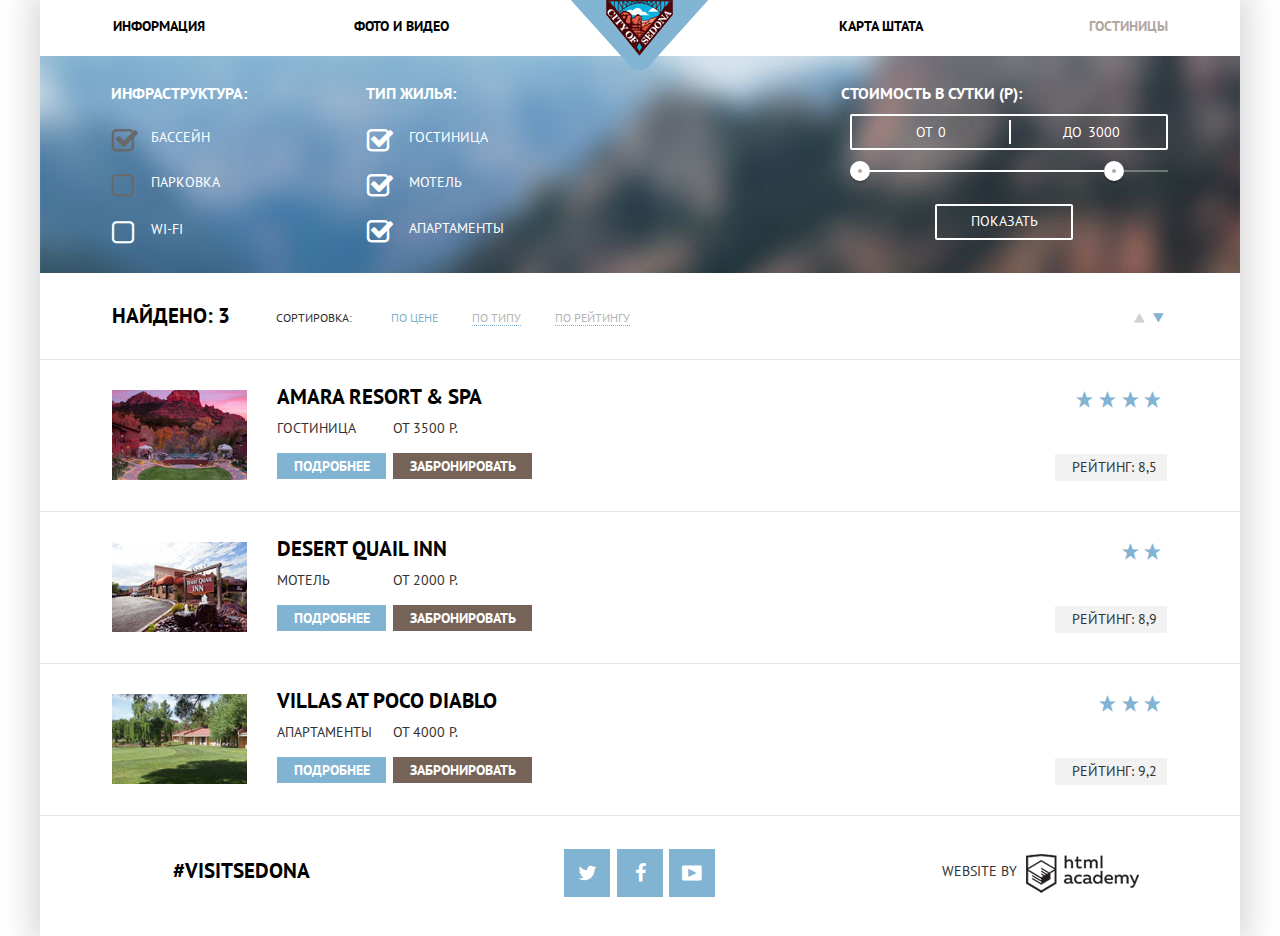
==== commit c9d93ead: "ап" ====
--- a/sedona-inner.html
+++ b/sedona-inner.html
@@ -5,7 +5,7 @@
     <title>HTML Academy: Седона</title>
     <link href='https://fonts.googleapis.com/css?family=PT+Sans:400,700&subset=latin,cyrillic' rel='stylesheet' type='text/css'>
     <link href="css/normalize.css" rel="stylesheet">
-    <link href="css/style.css" rel="stylesheet">
+    <link href="css/style.min.css" rel="stylesheet">
   </head>
   <body>
     <main>
@@ -92,7 +92,7 @@
           </ul>
         </div>
       </section><!--
-      --><hr size="1" noshade color="#e5e5e5"><!--
+      --><hr><!--
       --><article class="index-block">
         <div class="photo">
           <img class="picture" src="img/amara-hotel.jpg" width="135" height="90" alt="pic">
@@ -109,14 +109,14 @@
           </div>
         </div><!--
         --><div class="raiting-block">
-        <span class="icon-star"></span><!--
-        --><span class="icon-star"></span><!--
-        --><span class="icon-star"></span><!--
-        --><span class="icon-star"></span>
+          <span class="icon-star"></span><!--
+          --><span class="icon-star"></span><!--
+          --><span class="icon-star"></span><!--
+          --><span class="icon-star"></span>
           <span class="rating">Рейтинг: 8,5</span>
         </div>
       </article><!--
-      --><hr size="1" noshade color="#e5e5e5"><!--
+      --><hr><!--
       --><article class="index-block">
         <div class="photo">
           <img class="picture" src="img/desert-motel.jpg" width="135" height="90" alt="pic">
@@ -138,7 +138,7 @@
           <span class="rating">Рейтинг: 8,9</span>
         </div>
       </article><!--
-      --><hr size="1" noshade color="#e5e5e5"><!--
+      --><hr><!--
       --><article class="index-block">
         <div class="photo">
           <img class="picture" src="img/villas-apart.jpg" width="135" height="90" alt="pic">
@@ -161,7 +161,7 @@
           <span class="rating">Рейтинг: 9,2</span>
         </div>
       </article><!--
-      --><hr size="1" noshade color="#e5e5e5"><!--
+      --><hr><!--
       --><footer class="inner-footer">
           <div class="hash">
             <a href="#">#visitsedona</a>
--- a/css/style.min.css
+++ b/css/style.min.css
@@ -0,0 +1 @@
+@font-face{font-weight:normal;font-style:normal;font-family:"symbols-sedona";src:url("../fonts/symbols-sedona.woff") format("woff"), url("../fonts/symbols-sedona.woff2") format("woff2")}[class^="icon-"]::before,[class*=" icon-"]::before{display:inline-block;vertical-align:top;width:1em;margin-right:0.2em;margin-left:0.2em;font-weight:normal;line-height:1em;font-family:"symbols-sedona";text-align:center;text-transform:none;text-decoration:inherit;font-style:normal;font-variant:normal;speak:none}.icon-facebook::before{content:"\66"}.icon-twitter::before{content:"\74"}.icon-up-dir::before{content:"\25b2"}.icon-down-dir::before{content:"\25bc"}.icon-star::before{content:"\2605"}.icon-check-off::before{content:"\2610"}.icon-check-on::before{content:"\2611"}.icon-calendar::before{content:"\e800"}.icon-plus::before{content:"\e801"}.icon-minus::before{content:"\e802"}.icon-youtube::before{content:"\f39e"}.icon-check-on,.icon-check-off{font-size:28px}body{font-size:14px;line-height:21px;color:#333333;text-transform:uppercase;font-weight:normal;font-family:"PT Sans", "Arial", sans-serif}h1{font-size:30px;line-height:24px;color:#000000;font-weight:bold}h2{font-size:21px;line-height:1.2;color:#000000;font-weight:bold}a{font-size:14px;line-height:26px;font-weight:bold;text-decoration:none;color:#000000}main{width:1200px;margin:0 auto;box-shadow:0 0 30px 10px #dbdbdb}header ul{margin:0px;padding:0;list-style-type:none}header li{box-sizing:border-box;display:inline-block;vertical-align:top;padding-top:14px;padding-bottom:39px;width:20%;text-align:center}header a:hover{color:#81b3d2}header a:active{color:#dddddd}.active-page{color:#b2a7a1}.active-page:hover{color:#9c9088}.active-page:active{color:#eeebea}header li:nth-child(1){padding-right:3px;padding-top:13px}header li:nth-child(2){padding-left:3px;padding-top:13px}header li:nth-child(3){padding-left:1px;padding-top:13px;margin-left:20%}header li:nth-child(4){padding-left:17px;padding-top:13px}.head-logo{left:50%;top:0;margin-left:-69px;position:absolute;display:inline-block;vertical-align:top;line-height:0}.head-pic{width:1200px;height:432px;padding-top:76px;margin-top:-22px;background:url("../img/main-picture.jpg") no-repeat;background-color:#f2f2f2;background-size:cover;line-height:0}.head-pic > img{display:block;margin:0 auto;width:458px}.layer{margin-top:23px}.head-caption{text-align:center;padding-top:42px;padding-bottom:40px}.head-caption p{padding-top:14px}.box{display:inline-block;vertical-align:top;text-align:center;width:400px}.box-white{box-sizing:border-box;display:inline-block;vertical-align:top;padding-top:60px;padding-bottom:82px;background-color:white}.box-white:nth-child(2){padding-top:61px}.box-white:nth-child(3){padding-top:56px}.box-white h2{padding-top:5px}.box-white p{padding-top:4px}.box-blue{padding-top:35px;color:white}.box-blue p{padding-top:6px}.benefits{background-color:#eeeeee}.box-grey{padding-top:26px;padding-bottom:47px}.box-grey h2{padding-top:0px}.box-grey p{padding-top:7px}.box-wide{display:inline-block;vertical-align:top;line-height:0}.box-wide img{width:800px;height:256px}.devil-bridge{display:inline-block;vertical-align:top;margin-top:-14px}.devil-bridge p{padding-top:7px}.real-town,.devil-bridge{background-color:#81b3d2}.real-town h2,.devil-bridge h2,.main-block h2{color:white}.interest{padding-top:35px;text-align:center}.interest p{padding-top:11px}@keyframes "down"{0%{transform:translateY(0px);}60%{transform:translateY(20px);}80%{transform:translateY(10px);}90%{transform:translateY(5px);}100%{transform:translateY(0);}}.hotels-search{position:absolute;left:50%;margin-left:-284px;display:none}.hotels-search-show{display:block;animation:down 0.5s}.hotels-search-hide{display:none}.body-form{box-sizing:border-box;padding-top:55px;padding-left:55px;padding-right:55px;width:568px;height:395px;font-weight:bold;text-align:left;background-color:white}.body-form label{display:inline-block;vertical-align:top;margin-bottom:15px;white-space:nowrap}.body-form input{box-sizing:border-box;width:346px;height:38px;margin-bottom:14px;margin-left:21px;padding-left:10px;padding-right:42px;background-color:#f2f2f2;color:#000000;border:none;outline:none;text-transform:uppercase;font-style:inherit}.body-form input:hover{background-color:#ebebeb;outline:none}.body-form input[name="date-in"]:focus,.body-form input[name="date-out"]:focus{background-color:white;border:2px solid #f5f5f5;outline:none}input[name="date-in"]{margin-left:21px;outline:none}input[name="date-out"]{margin-left:17px;outline:none}input[name="adults"]{margin-top:1px;margin-left:41px;margin-right:53px;width:114px;padding:0 38px;outline:none;text-align:center}input[name="childs"]{margin-left:26px;width:114px;padding:0 38px;outline:none;text-align:center}.body-form button{position:absolute;display:inline-block;vertical-align:top;margin:0;padding:0;width:30px;height:38px;background:transparent;border:none}button[name="minus-ad"]{top:195px;left:171px}button[name="plus-ad"]{top:195px;left:247px}button[name="minus-ch"]{top:195px;left:404px}button[name="plus-ch"]{top:195px;left:480px}button[name="calendar-in"],button[name="calendar-out"]{left:479px}.icon-calendar,.icon-minus,.icon-plus{color:#b5b5b5}.icon-calendar{font-size:21px}button:hover .icon-calendar,button:hover .icon-minus,button:hover .icon-plus{color:#000000}button:active .icon-calendar,button:active .icon-minus,button:active .icon-plus{color:#95bfd9}.bottom-form{position:absolute;left:55px;width:458px;height:58px;margin:0 auto;margin-top:-113px;font-style:inherit}.interest a{display:inline-block;vertical-align:top;width:568px;margin-top:38px;padding-top:13px;padding-bottom:13px;background-color:#766357}.btn-form{border:none;width:458px;height:58px;margin:0 auto;padding:0;font-size:21px;text-transform:uppercase;background-color:#81b3d2;font-weight:bold;color:#ffffff}.btn-form:hover,.btn:hover{background:#669ec0}.btn-form:active,.btn:active{background:#5496bd;color:#84b0cd}.map{height:593px;width:1200px;background:url("../img/map.jpg") no-repeat;background-color:#cddfac;line-height:0}.map iframe{border:0;width:1200px;height:593px}footer{height:120px;background-color:rgba(255, 255, 255, 0.8)}.main-footer{position:absolute;margin-top:-120px;width:inherit}.hash{display:inline-block;vertical-align:top;margin-top:49px;padding-left:132px;width:268px}.hash a{display:inline-block;vertical-align:top;margin-top:-4px;margin-left:1px;font-size:21px}.inner-footer .hash,.inner-footer .made-by{margin-top:46px}.inner-footer .social-btn{margin-top:33px}.social-btn{display:inline-block;vertical-align:top;padding-left:124px;width:276px;margin-top:36px}.btn{box-sizing:border-box;display:inline-block;vertical-align:top;padding-top:14px;padding-left:9px;width:46px;height:48px;background-color:#81b3d2;margin-right:3px}.social-btn .btn:nth-child(3){margin-left:-1px;padding-left:7px;padding-top:12px}.icon-twitter,.icon-facebook{font-size:20px;color:#ffffff}.icon-youtube{font-size:23px;color:#ffffff}.icon-twitter:active,.icon-facebook:active,.icon-facebook:active{color:#84b0cd}.made-by{display:inline-block;vertical-align:top;padding-left:102px;margin-top:48px;width:298px}.made-by span{display:inline-block;vertical-align:top;margin-top:-1px;margin-right:5px}.made-by a{display:inline-block;vertical-align:top;margin-top:-7px;margin-right:-5px}.sprite-logo{background:url("../img/sprite-logo.png") no-repeat;background-position:-20px -20px;width:113px;height:39px}.sprite-logo:hover{background-position:-20px -99px}.sprite-logo:active{background-position:-20px -178px}.main-form{box-sizing:border-box;width:1200px;background:url("../img/filter-background.jpg");background-color:#35434c;margin-top:-22px;color:#ffffff}.structure,.type-accomodation{display:inline-block;vertical-align:top;padding-top:11px;padding-bottom:9px}.search h3{margin-left:6px;margin-bottom:23px}.search label{display:inline-block;vertical-align:top;cursor:pointer}.structure{position:relative;margin-left:65px;width:240px}.structure label:last-child{margin-top:2px}.checkbox-off{display:inline-block;vertical-align:top;margin-left:-2px;margin-bottom:17px;padding-right:5px}.checkbox-on{position:absolute;display:none}input[type="checkbox"]{display:none;outline:none}input[type="checkbox"]:checked + .checkbox-on{display:inline-block;vertical-align:top;outline:none}input[type="checkbox"]:checked:disabled + .checkbox-on{color:#686969}input[type="checkbox"]:disabled + .checkbox-on + .checkbox-off{color:#686969}.type-accomodation{margin-left:15px;width:288px}.type-accomodation .checkbox-off{margin-right:3px}.type-accomodation label:last-child{margin-top:1px}.range{display:inline-block;vertical-align:top;width:318px;margin-top:28px;padding-left:202px;text-transform:uppercase}.filter-range-title{display:inline-block;vertical-align:top;margin-top:-1px;margin-left:-9px;margin-bottom:10px;font-size:16px;line-height:21px;font-weight:bold}.price-controls{margin-bottom:20px;height:32px;border:2px solid #ffffff;border-radius:2px}.price-controls label{position:relative;display:inline-block;vertical-align:top;margin-top:4px;font-size:14px;line-height:22px;cursor:pointer}.price-controls input{width:50px;margin:0;color:inherit;font:inherit;background:none;border:none;outline:none;text-align:left}.min-price input{border-right:2px solid #ffffff;width:61px;padding-right:10px}.price-controls .min-price{width:97px;padding-left:64px}.price-controls .max-price{width:95px;height:25px;padding-left:50px}.range-controls{position:relative;margin-bottom:32px}.range-controls .scale{height:2px;background:rgba(255, 255, 255, 0.3)}.range-controls .bar{width:80%;height:2px;background:#ffffff}.range-toggle{position:absolute;top:-9px;width:4px;height:4px;background:#ababab;border:8px solid #ffffff;border-radius:50%;box-shadow:0 2px 1px 0 rgba(0, 1, 1, 0.2);cursor:pointer}.range-toggle-min{left:0}.range-toggle-max{left:80%}.range-toggle:hover{background:#1c4f80}.btn-transparent{position:normal;display:block;margin-left:85px;padding:5px 34px;padding-right:33px;padding-bottom:6px;background:transparent;border:2px solid #ffffff;border-radius:2px;outline:none;text-transform:uppercase}.btn-transparent:hover{background:#ffffff;color:#000000}.structure label,.type-accomodation label{display:block}.found-form{box-sizing:border-box;margin:0 auto;padding-top:12px;padding-bottom:14px;width:1056px}.found,.sort,.triangles{display:inline-block;vertical-align:top}.sort span{display:inline-block;vertical-align:top;margin-top:22px;margin-left:-1px;font-size:12px;font-weight:normal}.sort ul{display:inline-block;vertical-align:top;margin:0px;padding:0;margin-left:35px}.sort li{margin-right:30px}.sort a{font-size:12px;font-weight:normal;color:#b5b5b5;border-bottom:1px dotted #81b3d2}.sort a:hover{color:#81b3d2}.sort a:active{color:#000000;border:none}.sort .active-sort{color:#81b3d2;border:none}.sort ul li,.triangles ul li{display:inline-block;vertical-align:top}.sort ul li{margin-top:20px}.sort .active-arrow{color:#81b3d2;border:none}.found{width:165px}.sort{width:780px}.triangles{width:111px;text-align:right}.triangles ul{margin-top:21px}.triangles .active-arrow{color:#81b3d2}.icon-up-dir,.icon-down-dir{color:#d0d0d0;font-size:23px}button[name="arrow-up"],button[name="arrow-down"]{display:inline-block;vertical-align:top;padding:0;margin:0;margin-left:-6px;margin-right:-7px;border:none;outline:none;background:transparent}button[name="arrow-up"]:hover .no-active{color:#000000}button[name="arrow-up"]:active .no-active{color:#81b3d2}.index-block{margin:0 auto;width:1056px}.type h4,.min-cost h4{margin-bottom:15px;font-weight:normal}.type a,.min-cost a{margin-top:-1px;box-sizing:border-box;display:inline-block;vertical-align:top;padding:0px 17px;padding-right:16px;color:#ffffff}.min-cost a{max-width:148px}.type a{max-width:110px;margin-right:3px;background-color:#81b3d2}.type a:hover{background-color:#669ec0}.type a:active{background-color:#5496bd;color:#84b0cd}.min-cost a{background-color:#766357}.min-cost a:hover{background-color:#604e43}.min-cost a:active{background-color:#503e33}hr{margin:0;padding:0;height:1px;border:0;background-color:#e5e5e5}.photo{display:inline-block;vertical-align:top;width:165px;line-height:0}.photo img{margin-top:30px;margin-bottom:31px;width:135px;height:90px}.name-block{display:inline-block;vertical-align:top;margin-top:24px;vertical-align:top;width:780px}.name-block h2{margin:0}.name-block h2:hover{color:#81b3d2}.name-block h2:active{color:#eeebea}.type,.min-cost{display:inline-block;vertical-align:top;margin-top:-10px}.raiting-block{display:inline-block;vertical-align:top;margin-top:30px;margin-left:-1px;width:110px;text-align:right}.rating{display:inline-block;vertical-align:top;margin-left:-1px;margin-top:41px;padding:3px 17px;padding-right:10px;background-color:#f2f2f2;white-space:nowrap}.icon-star{margin-left:-4px;color:#81b3d2;font-size:19px}